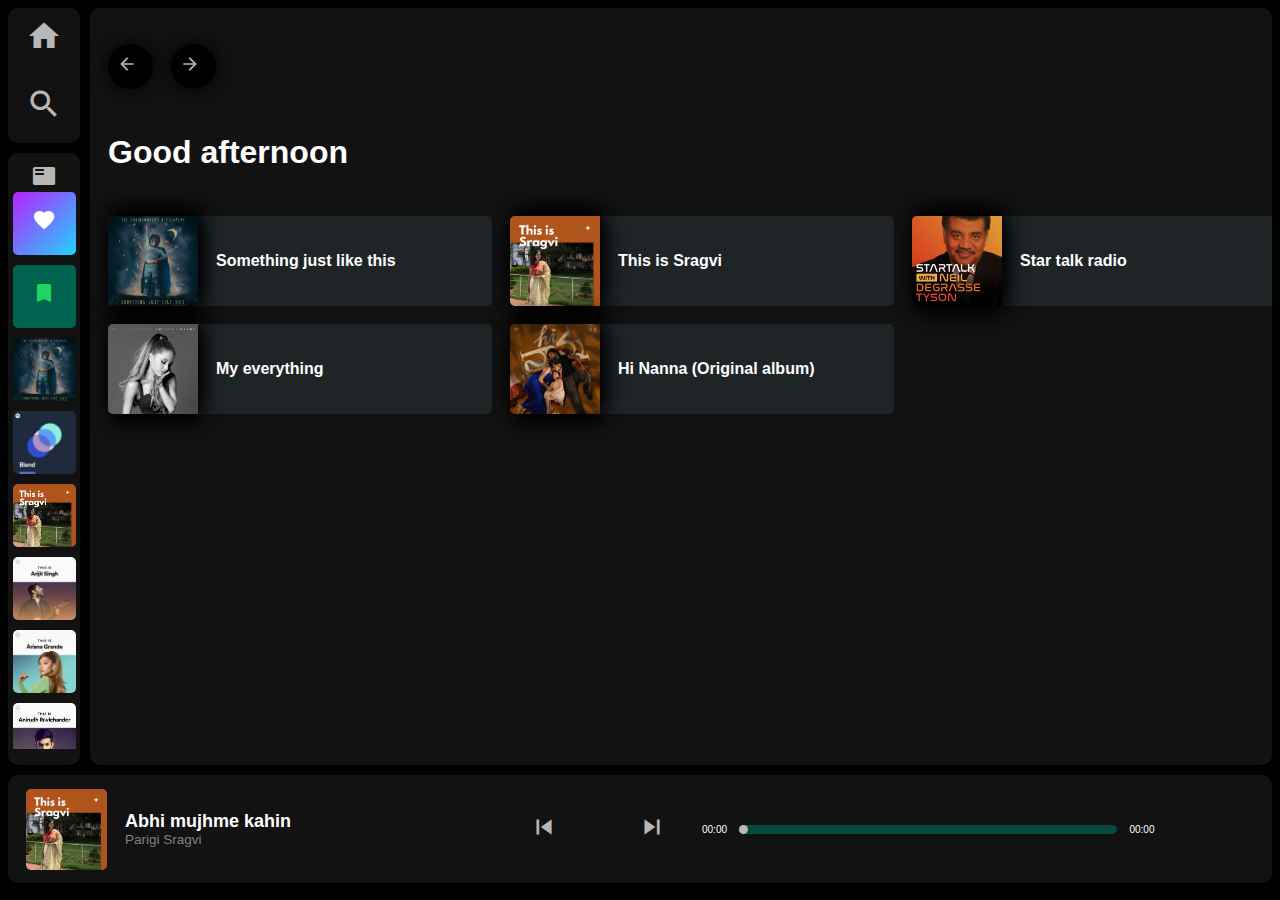
==== index.html @ 05cc55b0 "Add files via upload" ====
<!DOCTYPE html>
<html lang="en">
<head>
    <meta charset="UTF-8">
    <meta name="viewport" content="width=device-width, initial-scale=1.0">
    <title>Spotify Clone</title>
    <link rel="stylesheet" href="style.css">
    <link rel="stylesheet"
        href="https://cdnjs.cloudflare.com/ajax/libs/font-awesome/5.13.0/css/all.min.css">
    <link href="https://fonts.googleapis.com/icon?family=Material+Icons"
        rel="stylesheet">
</head>
<body>
    <main>
        <div class="container">
            <div class="boxes nav">
                <button id="homebtn">
                    <span class="material-icons">home</span>
                </button>
                <button id="searchbtn">
                    <span class="material-icons">search</span>
                </button>
            </div>
            <div class="boxes playlist">
                <div id="library-flex">
                    <button id="libraryList">
                        <span class="material-icons">featured_play_list</span>
                    </button>
                </div>
                <div class="playList-flex">
                    <button class="playList-btn favourite">
                        <span class="material-icons">favorite</span>
                    </button>
                    <button class="playList-btn bookmarks">
                        <span class="material-icons">turned_in</span>
                    </button>
                    <button class="playList-btn"></button>
                    <button class="playList-btn"></button>
                    <button class="playList-btn sragvismallbtn"></button>
                    <button class="playList-btn"></button>
                    <button class="playList-btn"></button>
                    <button class="playList-btn"></button>
                    <button class="playList-btn"></button>
                    <button class="playList-btn"></button>
                </div>
            </div>
            <div class="boxes home">
                <div class="back-forward">
                    <button class="back">
                        <span class="material-icons">arrow_back_ios_new</span>
                    </button>
                    <button class="forward">
                        <span class="material-icons">arrow_forward_ios_new</span>
                    </button>
                </div>
                <h2>Good evening</h2>
                <div class="greeting-grid">
                    <div class="cards song">
                        <img src="../Assets/something_just_like_this.jpeg" alt="something">
                        <p>Something just like this</p>
                        <button class="play-btn">
                            <span id="play-arrow-btn" class="material-icons">play_arrow</span>
                        </button>
                    </div>
                    <div class="cards song">
                        <img src="../Assets/This is Sragvi.png" alt="This is sragvi" onclick="window.location.href='SragviProfile.html'">
                        <div class="card-repairing" onclick="window.location.href='SragviProfile.html'">
                            <p>This is Sragvi</p>
                        </div>
                        <button class="play-btn" onclick="playPauseTrack()">
                            <span id="play-arrow-btn" class="material-icons">play_arrow</span>
                        </button>
                    </div>
                    <div class="cards podcast">
                        <img src="../Assets/Star_talks.jpeg" alt="Star talks">
                        <p>Star talk radio</p>
                    </div>
                    <div class="cards song">
                        <img src="../Assets/my_everything_ariana.jpeg" alt="my everything ariana grande">
                        <p>My everything</p>
                        <button class="play-btn">
                            <span id="play-arrow-btn" class="material-icons">play_arrow</span>
                        </button>
                    </div>
                    <div class="cards song">
                        <img src="../Assets/ni_nanna_insta.jpg" alt="Hi nanna img">
                        <p>Hi Nanna (Original album)</p>
                        <button class="play-btn">
                            <span class="material-icons" id="play-arrow-btn">play_arrow</span>
                        </button>
                    </div>
                </div>
            </div>
            <div class="boxes player">
                <img class="playerImg" src="../Assets/This is Sragvi.png" alt="sragvi">
                <div class="songDetails">
                    <span class="songname">Perfect cover</span>
                    <span class="singername">Parigi Sragvi</span>
                </div>
                <div class="musicControl">
                    <div class="prev-play-for">
                        <button class="controlsBtn prev-btn" onclick="prevTrack()">
                            <span class="material-icons">
                                skip_previous
                                </span>
                        </button>
                        <button class="controlsBtn playpause-btn" onclick="playPauseTrack()">
                            <span class="material-icons">
                                play_circle
                                </span>
                        </button>
                        <button class="controlsBtn skip-btn" onclick="nextTrack()">
                            <span class="material-icons">
                                skip_next
                                </span>
                        </button>
                    </div>
                    <div class="songslider">
                        <div class="slider_container">
                            <div class="current-time">00:00</div>
                            <input type="range" min="1" max="100"
                                value="0" class="seek_slider" onchange="seekTo()">
                            <div class="total-duration">00:00</div>
                        </div>
                    </div>
                    <div class="slider_container">
                        <i class="fa fa-volume-down"></i>
                        <input type="range" min="1" max="100"
                            value="99" class="volume_slider" onchange="setVolume()">
                        <i class="fa fa-volume-up"></i>
                    </div>
                </div>
            </div>
        </div>
    </main>
    <script src="script.js"></script>
</body>
</html>
---- style.css ----
body{
    background-color: black;
}

.container{
    display: grid;
    grid-template-columns: 8vmin 1fr;
    grid-template-rows: 15vmin 68vh 12vmin;
    grid-column-gap: 10px;
    grid-row-gap: 10px;
}
.boxes{
    width: 8vmin;
    height: 15vmin;
    border-radius: 10px;
}
.nav{
    background-color: #121212;
    grid-area: 1/1/2/2;
    display: flex;
    flex-wrap: wrap;
    justify-content: center;
    align-items: center;
}

.home{
    background-color: #121212;
    grid-area: 1/2/3/3;
    width: 100% !important;
    height: 100% !important;
    overflow-y: scroll;
}

.player{
    background-color: #121212;
    grid-area: 3/1/4/3;
    width: 100% !important;
    height: 100% !important;
}

.playlist{
    background-color: #121212;
    grid-area: 2/1/3/2;
    width: 100% !important;
    height: 100% !important;
}

#homebtn, #searchbtn, #libraryList{
    background-color: #121212;
    width: 80%;
    height: 40%;
    border: none;
}

.material-icons{
    width: 100%;
    height: 90%;
    opacity: 0.7;
    font-size: 36px !important;
    color: white;
}

.material-icons:hover{
    cursor: pointer;
    opacity: 1;
}

#library-flex{
    display: flex;
    flex-wrap: wrap;
    justify-content: center;
    align-items: center;
}

.playList-flex{
    display: flex;
    flex-wrap: wrap;
    justify-content: center;
    align-items: center;
    overflow-y: scroll;
    height: 91%;
}

.playList-flex::-webkit-scrollbar, .home::-webkit-scrollbar, .tracksDetails::-webkit-scrollbar{
    display: none;
}

#libraryList .material-icons{
    font-size: 24px !important;
    margin-top: 10px;
}

.playList-btn{
    margin-bottom: 10px;
    width: 7vmin;
    height: 7vmin;
    background-color: #121212;
    border-radius: 5px;
    border: none;
    display: flex;
    justify-content: center;
    align-items: center;
}

.favourite{
    background-color: #21D4FD;
    background-image: linear-gradient(315deg, #21D4FD 0%, #B721FF 100%);
}

.favourite .material-icons{
    font-size: 24px !important;
    text-align: center;
    width: 80%;
    height: 50%;
    cursor: pointer !important;
    opacity: 1 !important;
}

.playList-btn:hover{
    cursor: pointer;
}

.bookmarks{
    background-color: #006350;
}

.bookmarks .material-icons{
    color: #1ed760;
    font-size: 24px !important;
    text-align: center;
    width: 80%;
    height: 50%;
    cursor: pointer !important;
    opacity: 1 !important;
}
.playList-btn:nth-child(3){
    background-image: url(../Assets/something_just_like_this.jpeg);
    background-repeat: none;
    background-size: 7vmin 7vmin;
}

.playList-btn:nth-child(4){
    background-image: url(../Assets/blend_spotify.jpg);
    background-repeat: none;
    background-size: 7vmin 7vmin;
}

.playList-btn:nth-child(5){
    background-image: url(../Assets/This\ is\ Sragvi.png);
    background-repeat: none;
    background-size: 7vmin 7vmin;
}

.playList-btn:nth-child(6){
    background-image: url(../Assets/this_is_arijit_singh.jpeg);
    background-repeat: none;
    background-size: 7vmin 7vmin;
}

.playList-btn:nth-child(7){
    background-image: url(../Assets/This_is_ariana_grande.jpeg);
    background-repeat: none;
    background-size: 7vmin 7vmin;
}

.playList-btn:nth-child(8){
    background-image: url(../Assets/This_is_anirudh.jpeg);
    background-repeat: none;
    background-size: 7vmin 7vmin;
}

.playList-btn:nth-child(9){
    background-image: url(../Assets/this_is_shreya_ghosal.jpg);
    background-repeat: none;
    background-size: 7vmin 7vmin;
}

.playList-btn:nth-child(10){
    background-image: url(../Assets/your_top_songs.jpg);
    background-repeat: none;
    background-size: 7vmin 7vmin;
}

.back-forward{
    width: 12vmin;
    display: flex;
    flex-direction: row;
    column-gap: 2vmin;
    margin-left: 2vmin;
    margin-top: 2vmin;
    position: sticky;
    top: 0;
}

.back-forward button{
    width: 5vmin;
    height: 5vmin;
    border-radius: 5rem;
    background-color: black;
    border: none;
    display: flex;
    justify-content: center;
    align-items: center;
    box-shadow: 0px 0px 20px black;
    margin-top: 2vmin;
}

.back-forward button span{
    font-size: 20px !important;
    text-align: center;
    height: 60%;
    width: 80%;
}

.home h2{
    color: white;
    font-family: 'Trebuchet MS', 'Lucida Sans Unicode', 'Lucida Grande', 'Lucida Sans', Arial, sans-serif;
    margin: 5vmin 2vmin;
    font-size: 2em;
}

.greeting-grid{
    display: grid;
    grid-template-columns: repeat(3, 30vw);
    grid-gap: 2vmin;
    margin-left: 2vmin;
}

.cards{
    width: 100%;
    height: 10vmin;
    background-color: #1f2527;
    border-radius: 5px;
    display: flex;
    flex-direction: row;
    /* justify-content: center; */
    align-items: center;
}

.cards:hover{
    cursor: pointer;
    background-color: rgba(240, 255, 255, 0.153);
}

.cards img{
    width: 10vmin;
    height: 10vmin;
    border-bottom-left-radius: 5px;
    border-top-left-radius: 5px;
    box-shadow: 3px 10px 20px black, 3px -10px 20px black;
}

.cards p{
    font-family: Verdana, Geneva, Tahoma, sans-serif;
    margin: 0vmin 2vmin;
    font-size: 1em;
    font-weight: bolder;
    color: white;
    width: 40vmin;
    height: auto;
    text-align: left;
}

.card-repairing{
    height: 100%;
    display: flex;
    align-items: center;
}

.play-btn .material-icons{
    font-size: 40px !important;
    color: black;
    height: 50%;
    width: 100%;
    border-radius: 5rem;
}

.play-btn{
    border-radius: 5rem;
    width: 8vmin;
    height: 8vmin;
    background-color: #1ed760;
    border: none;
    margin-right: 1vmin;
    visibility: hidden;
    box-shadow: 0px 5px 10px black;
}

.player{
    display: flex;
    align-items: center;
    column-gap: 2vmin;
}

.playerImg{
    width: 9vmin;
    height: 9vmin;
    margin-left: 2vmin;
    border-radius: 5px;
}

.songDetails{
    display: flex;
    flex-direction: column;
    width: 40vmin;
    height: 10vmin;
    color: white;
    /* border: 1px solid white; */
    justify-content: center;
    /* row-gap: 0.5vmin; */
}

.songname{
    font-family: 'Lucida Sans', 'Lucida Sans Regular', 'Lucida Grande', 'Lucida Sans Unicode', Geneva, Verdana, sans-serif;
    font-size: 2vmin;
    font-weight: bold;
}

.singername{
    font-family: Verdana, Geneva, Tahoma, sans-serif;
    font-size: 1.5vmin;
    font-weight: lighter;
    color: grey;
}

.musicControl{
    /* border: 1px solid white; */
    width: 50vw;
    height: 10vmin;
    display: flex;
    flex-direction: row;
    /* justify-content: center; */
    align-items: center;
    column-gap: 2vmin;
}

.prev-play-for{
    display: flex;
    flex-direction: row;
    gap: 2vmin;
    margin-top: 0.5vmin;
    /* border: 1px solid red; */
    height: fit-content;
    margin-left: 3vmin;
}

.controlsBtn{
    width: 4vmin;
    height: 4vmin;
    display: flex;
    justify-content: center;
    align-items: center;
    background-color: inherit;
    border: none;
}

.controlsBtn span{
    width: 100%;
    height: 100%;
    border-radius: 5rem;
    margin-right: 15px;
    margin-bottom: 5px;
    color: white;
    font-size: 30px !important;
}

.slider_container{
    width: 75%;
    max-width: 70vmin;
    display: flex;
    justify-content: center;
    align-items: center;
}

.seek_slider{
    -webkit-appearance: none;
    -moz-appearance: none;
    appearance: none;
    width: 70vmin;
    background: #006350;
    opacity: 0.7;
    -webkit-transition: .2s;
    transition: opacity .2s;
    border-radius: 15px;
}

.volume_slider{
    -webkit-appearance: none;
    -moz-appearance: none;
    appearance: none;
    width: 30vmin;
    background: #1ed760;
    opacity: 0.7;
    border-radius: 10px;
    -webkit-transition: .2s;
    transition: opacity .2s;
}

.seek_slider::-webkit-slider-thumb{
    -webkit-appearance: none;
    -moz-appearance: none;
    appearance: none;
    width: 1vmin;
    height: 1vmin;
    background-color: white;
    cursor: pointer;
    border-radius: 50%;
}

.volume_slider::-webkit-slider-thumb{
    -webkit-appearance: none;
    -moz-appearance: none;
    appearance: none;
    width: 1vmin;
    height: 1vmin;
    background-color: #006350;
    cursor: pointer;
    /* border-radius: 50%; */
}

.seek_slider:hover, .volume_slider:hover {
    opacity: 1.0;
}

.current-time,
.total-duration {
    padding: 10px;
    color: white;
    font-family: Verdana, Geneva, Tahoma, sans-serif;
    font-size: 10px;
}

i.fa-volume-down,
i.fa-volume-up {
    padding: 10px;
    color: white;
    font-size: 15px;
    opacity: 0.7;
}

.This-is-sragvi{
    float: left;
    width: 30vmin;
    height: 30vmin;
    margin-left: 5vmin;
    margin-top: 5vmin;
    border-radius: 5px;
}

.public-playlist{
    color: white;
    font-family: Verdana, Geneva, Tahoma, sans-serif;
    font-size: 12px;
    margin-top: 10vmin;
    margin-left: 38vmin;
    width: fit-content;
    height: fit-content;
    padding: 0;
    margin-bottom: 0;
    font-weight: bold;
}

.artist-info{
    color: grey;
    font-family: Verdana, Geneva, Tahoma, sans-serif;
    font-size: 12px;
    margin-left: 38vmin;
    width: fit-content;
    height: fit-content;
    margin-top: -10vmin;
    padding: 0;
}

.heading{
    color: white;
    font-family: Verdana, Geneva, Tahoma, sans-serif;
    font-size: 80px;
    margin-left: 38vmin;
    font-weight: bold;
    width: fit-content;
    height: fit-content;
    padding: 0;
    margin-top: 0;
}

.sragvi-container{
    border: 0.5px solid #121212;
    height: 52vh;
    /* background-color: #af561b38;
    background-image: linear-gradient(180deg, #af561b5c 0%, #121212 100%); */
    background-color: #8e4bfb;
    background-image: linear-gradient(180deg, #8e4bfb 0%, #121212 100%);
    border-top-right-radius: 10px;
    border-top-left-radius: 10px;
    padding: 0;
}

hr{
    margin-top: 5vmin;
    width: 90%;
    opacity: 0.7;
}

.contents-container{
    width: 95%;
    height: 80%;
    margin-left: 5vmin;
    margin-top: 5vmin;
    display: grid;
    grid-template-columns: 60% 1fr;
    grid-template-rows: repeat(2, 100%);
    grid-row-gap: 10px;
    grid-column-gap: 10px;
}
.tracksDetails{
    /* border: 1px solid white; */
    overflow-y: scroll;
}

.TracksNavBar{
    display: grid;
    grid-template-columns: 40% 30% 30%;
    width: 100%;
    height: fit-content;
    /* border: 1px solid white; */
    color: #8e8a8ad3;
    font-family: Verdana, Geneva, Tahoma, sans-serif;
    font-size: 2vmin;
    position: sticky;
    top: 0;
    background-color: #121212;
}
/* .TracksNavBar:nth-child(1){
    text-align: center;
} */

.TrackBarTrack{
    text-align: left;
    margin-left: 11vmin;
}

.TrackBarDuration{
    text-align: center;
}

.TrackBarPlays{
    text-align: center;
}

.tracksGrid{
    display: grid;
    grid-template-rows: auto 5vmin;
    overflow-y: auto;
    grid-row-gap: 1vmin;
}

.durationNumber{
    margin-left: 3vmin;
}

.playsNumber{
    margin-left: 4vmin;
}

.trackNamebySragvi{
    display: grid;
    grid-template-columns: 10% 40% 30% 20%;
    width: 100%;
    height: fit-content;
    /* border: 1px solid red; */
    color: white;
    font-family: Verdana, Geneva, Tahoma, sans-serif;
    font-size: 2vmin;
}

.trackNamebySragvi button{
    width: 5vmin;
    height: 5vmin;
    border-radius: 50%;
    background-color: #1ed760;
    border: none;
    display: grid;
    place-items: center;
    margin-left: 3vmin;
    cursor: pointer;
    /* box-shadow: 15px 0px 20px black; */
    visibility: hidden;
}

.trackNamebySragvi span{
    font-size: 24px !important;
    opacity: 0.7 !important;
    color: black !important;
}

.trackNamebySragvi span:hover{
    opacity: 1 !important;
}

.sragviPlaysSong{
    width: 8vmin;
    height: 8vmin;
    margin-left: 40vmin;
    border-radius: 50%;
    display: grid;
    place-items: center;
    background-color: #1ed760;
    cursor: pointer;
    border: none;
    box-shadow: 5px 0px 10px black;
}

.sragviPlaysSong span{
    opacity: 0.7 !important;
    color: black;
    font-size: 36px;
}

.sragviPlaysSong span:hover{
    opacity: 1 !important;
}

.AboutSragvi{
    display: grid;
    place-items: center;
}

.active-song {
    color: #1ed760;
}

.home h3{
    color: white;
}
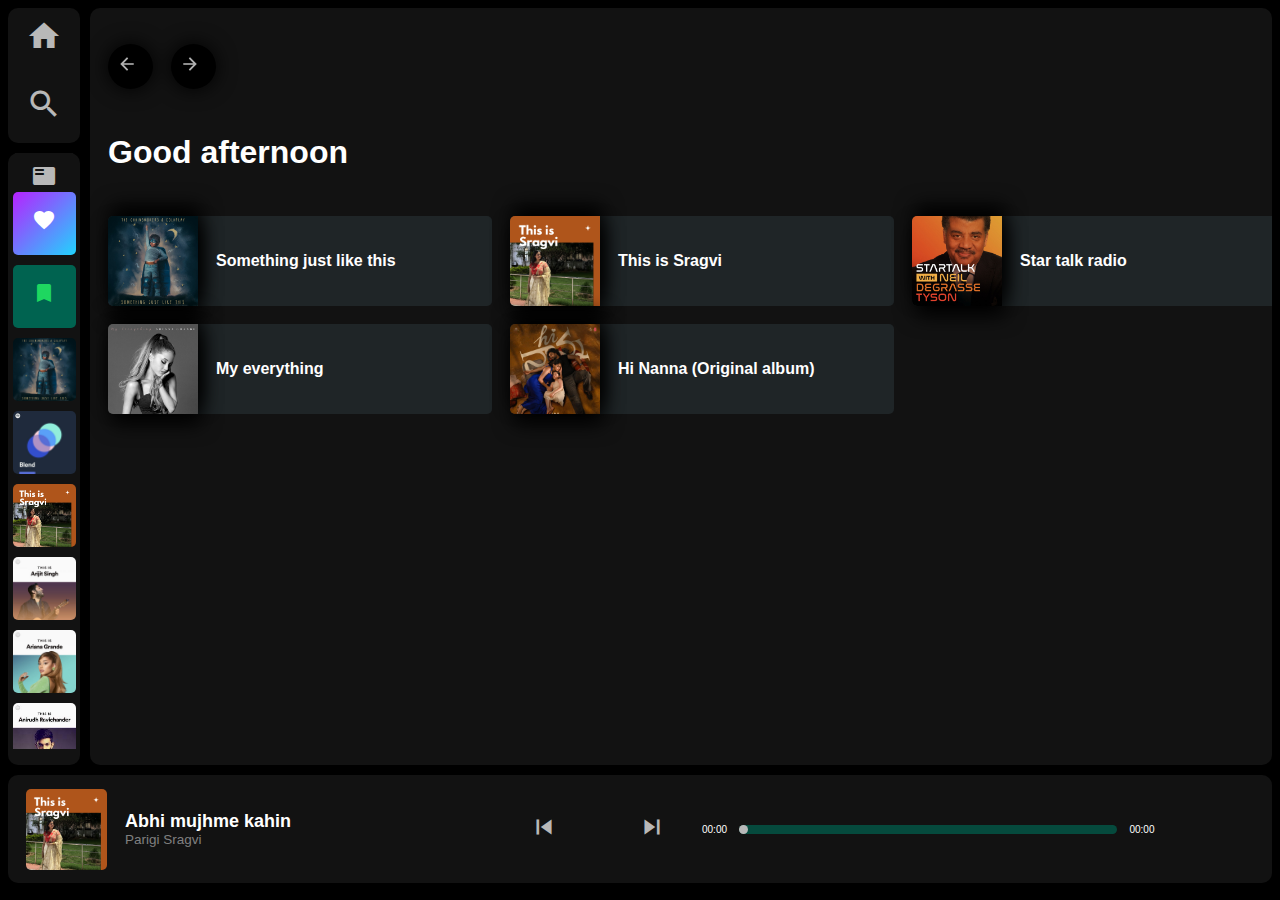
==== commit e438afe2: "Update index.html" ====
--- a/index.html
+++ b/index.html
@@ -63,7 +63,7 @@
                         </button>
                     </div>
                     <div class="cards song">
-                        <img src="../Assets/This is Sragvi.png" alt="This is sragvi" onclick="window.location.href='SragviProfile.html'">
+                        <img src="Assets/This is Sragvi.png" alt="This is sragvi" onclick="window.location.href='SragviProfile.html'">
                         <div class="card-repairing" onclick="window.location.href='SragviProfile.html'">
                             <p>This is Sragvi</p>
                         </div>
@@ -72,18 +72,18 @@
                         </button>
                     </div>
                     <div class="cards podcast">
-                        <img src="../Assets/Star_talks.jpeg" alt="Star talks">
+                        <img src="Assets/Star_talks.jpeg" alt="Star talks">
                         <p>Star talk radio</p>
                     </div>
                     <div class="cards song">
-                        <img src="../Assets/my_everything_ariana.jpeg" alt="my everything ariana grande">
+                        <img src="Assets/my_everything_ariana.jpeg" alt="my everything ariana grande">
                         <p>My everything</p>
                         <button class="play-btn">
                             <span id="play-arrow-btn" class="material-icons">play_arrow</span>
                         </button>
                     </div>
                     <div class="cards song">
-                        <img src="../Assets/ni_nanna_insta.jpg" alt="Hi nanna img">
+                        <img src="Assets/ni_nanna_insta.jpg" alt="Hi nanna img">
                         <p>Hi Nanna (Original album)</p>
                         <button class="play-btn">
                             <span class="material-icons" id="play-arrow-btn">play_arrow</span>
@@ -135,4 +135,4 @@
     </main>
     <script src="script.js"></script>
 </body>
-</html>+</html>
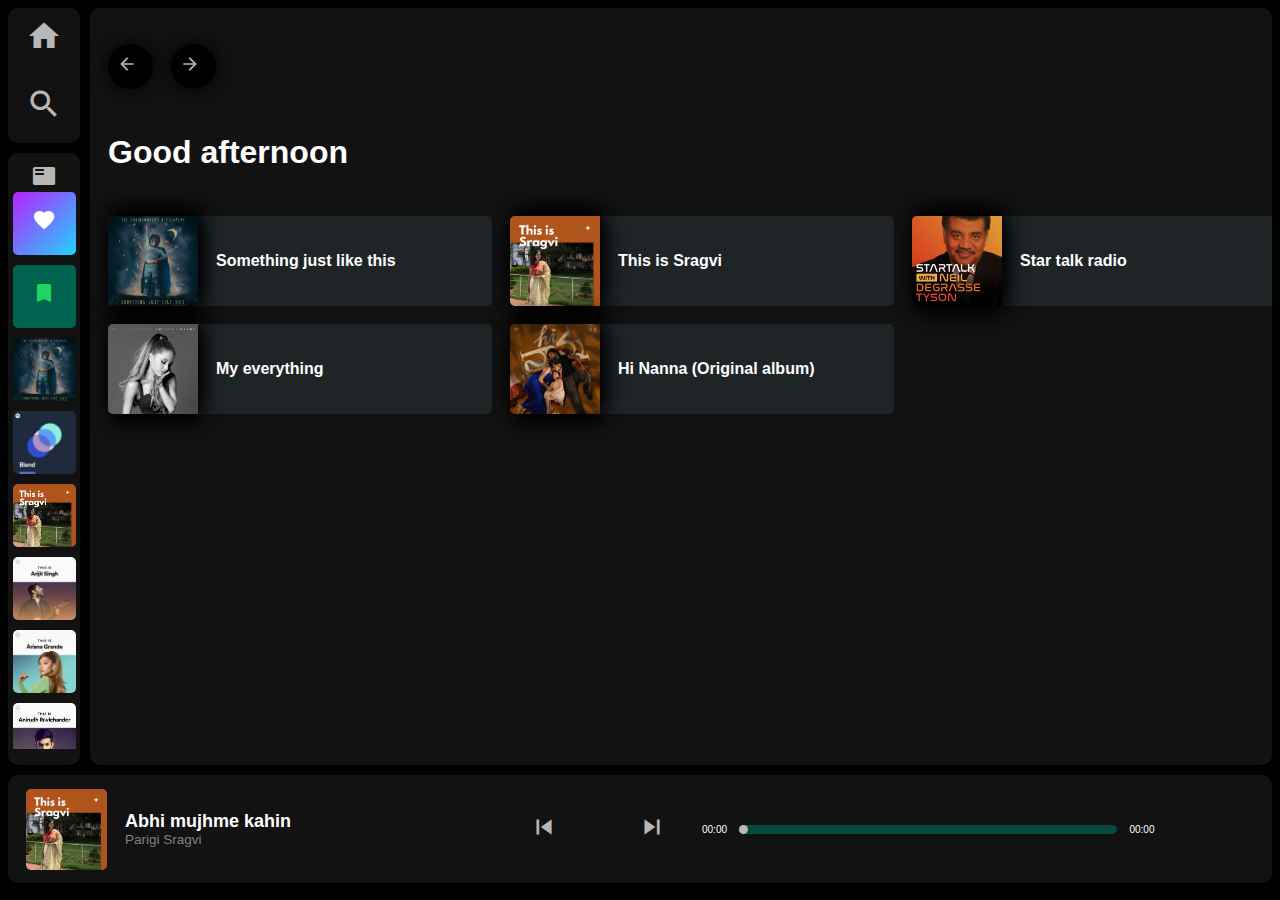
==== commit 89e7049c: "Update index.html" ====
--- a/index.html
+++ b/index.html
@@ -56,7 +56,7 @@
                 <h2>Good evening</h2>
                 <div class="greeting-grid">
                     <div class="cards song">
-                        <img src="../Assets/something_just_like_this.jpeg" alt="something">
+                        <img src="Assets/something_just_like_this.jpeg" alt="something">
                         <p>Something just like this</p>
                         <button class="play-btn">
                             <span id="play-arrow-btn" class="material-icons">play_arrow</span>
@@ -92,7 +92,7 @@
                 </div>
             </div>
             <div class="boxes player">
-                <img class="playerImg" src="../Assets/This is Sragvi.png" alt="sragvi">
+                <img class="playerImg" src="Assets/This is Sragvi.png" alt="sragvi">
                 <div class="songDetails">
                     <span class="songname">Perfect cover</span>
                     <span class="singername">Parigi Sragvi</span>
--- a/style.css
+++ b/style.css
@@ -134,49 +134,49 @@
     opacity: 1 !important;
 }
 .playList-btn:nth-child(3){
-    background-image: url(../Assets/something_just_like_this.jpeg);
+    background-image: url(Assets/something_just_like_this.jpeg);
     background-repeat: none;
     background-size: 7vmin 7vmin;
 }
 
 .playList-btn:nth-child(4){
-    background-image: url(../Assets/blend_spotify.jpg);
+    background-image: url(Assets/blend_spotify.jpg);
     background-repeat: none;
     background-size: 7vmin 7vmin;
 }
 
 .playList-btn:nth-child(5){
-    background-image: url(../Assets/This\ is\ Sragvi.png);
+    background-image: url(Assets/This\ is\ Sragvi.png);
     background-repeat: none;
     background-size: 7vmin 7vmin;
 }
 
 .playList-btn:nth-child(6){
-    background-image: url(../Assets/this_is_arijit_singh.jpeg);
+    background-image: url(Assets/this_is_arijit_singh.jpeg);
     background-repeat: none;
     background-size: 7vmin 7vmin;
 }
 
 .playList-btn:nth-child(7){
-    background-image: url(../Assets/This_is_ariana_grande.jpeg);
+    background-image: url(Assets/This_is_ariana_grande.jpeg);
     background-repeat: none;
     background-size: 7vmin 7vmin;
 }
 
 .playList-btn:nth-child(8){
-    background-image: url(../Assets/This_is_anirudh.jpeg);
+    background-image: url(Assets/This_is_anirudh.jpeg);
     background-repeat: none;
     background-size: 7vmin 7vmin;
 }
 
 .playList-btn:nth-child(9){
-    background-image: url(../Assets/this_is_shreya_ghosal.jpg);
+    background-image: url(Assets/this_is_shreya_ghosal.jpg);
     background-repeat: none;
     background-size: 7vmin 7vmin;
 }
 
 .playList-btn:nth-child(10){
-    background-image: url(../Assets/your_top_songs.jpg);
+    background-image: url(Assets/your_top_songs.jpg);
     background-repeat: none;
     background-size: 7vmin 7vmin;
 }
@@ -631,4 +631,4 @@
 
 .home h3{
     color: white;
-}+}
